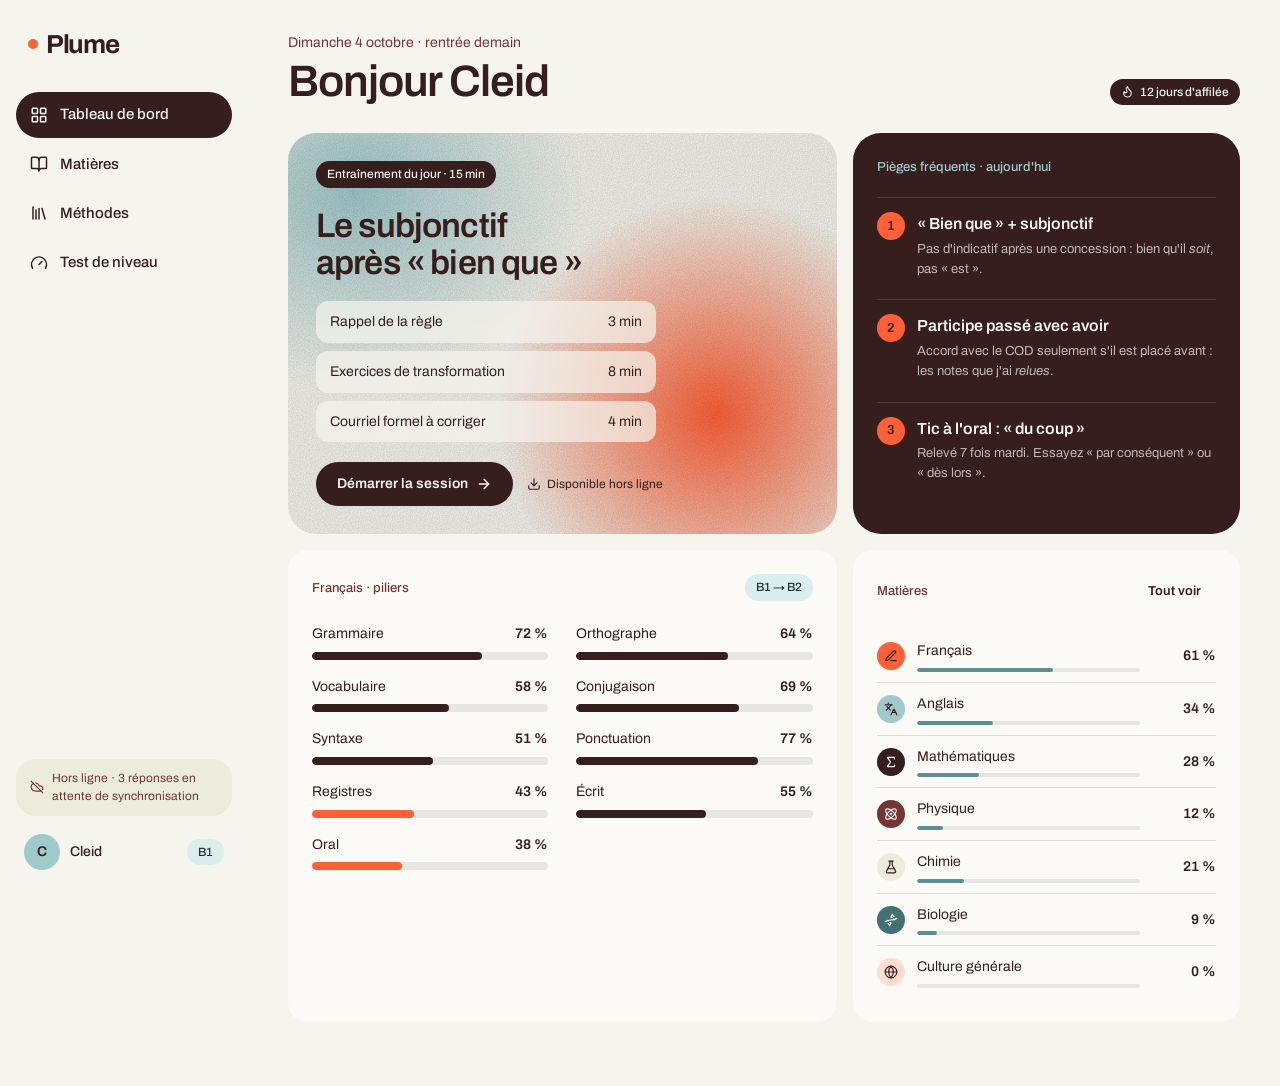
==== frontend/app.html @ 2ecab92b "Ajoute le site Plume (frontend) d'après la maquette Claude Design Pages : accueil, connexion, applic" ====
<!doctype html>
<html lang="fr">
<head>
<meta charset="utf-8">
<meta name="viewport" content="width=device-width, initial-scale=1">
<meta name="theme-color" content="#F5F4ED">
<link rel="manifest" href="manifest.webmanifest">
<link rel="icon" href="icons/icon.svg" type="image/svg+xml">
<title>Plume</title>
<link rel="stylesheet" href="css/styles.css">
<script src="js/lucide.min.js"></script>
<style>
body{min-height:100vh}
.app{display:grid;grid-template-columns:248px minmax(0,1fr);min-height:100vh}
.app>div{min-width:0}
.side{position:sticky;top:0;height:100vh;display:flex;flex-direction:column;gap:4px;padding:24px 16px}
.brand{font-weight:700;font-size:26px;letter-spacing:-0.05em;padding:0 12px 24px;display:flex;align-items:center;gap:8px}
.brand i{width:10px;height:10px;border-radius:50%;background:var(--plume-orange);display:block}
.side a{display:flex;align-items:center;gap:12px;padding:11px 14px;border-radius:var(--radius-pill);color:var(--color-text);text-decoration:none;font-weight:500;font-size:15px}
.side a:hover{background:color-mix(in srgb,var(--plume-kite) 6%,transparent)}
.side a[aria-current="page"]{background:var(--plume-kite);color:var(--plume-snow)}
.side a svg{width:18px;height:18px}
.side-foot{margin-top:auto;display:grid;gap:12px}
.sync{display:flex;align-items:center;gap:8px;font-size:12px;color:var(--color-text-soft);padding:10px 14px;border-radius:var(--radius-md);background:var(--plume-mist)}
.sync svg{width:14px;height:14px;flex:none}
.me{display:flex;align-items:center;gap:10px;padding:6px 8px;font-size:14px;font-weight:500}
.av{width:36px;height:36px;border-radius:50%;display:grid;place-items:center;background:var(--plume-aqua);font-weight:600;font-size:14px}
.top{display:none}
.tabs{display:none}
main{padding:32px 40px 64px;max-width:1160px;width:100%}
.screen{display:none}.screen.on{display:block;animation:in .35s var(--ease)}
@keyframes in{from{opacity:0;transform:translateY(6px)}to{opacity:1;transform:none}}
.eyebrow{font-size:14px;color:var(--color-text-soft);margin-bottom:4px}
.head{display:flex;align-items:flex-end;justify-content:space-between;gap:16px;margin-bottom:28px;flex-wrap:wrap}
.head h1{margin:0}
.g12{display:grid;grid-template-columns:repeat(12,minmax(0,1fr));gap:16px}
.c7{grid-column:span 7}.c5{grid-column:span 5}.c12{grid-column:span 12}
.sec{font-size:13px;font-weight:500;color:var(--color-text-soft);margin:0 0 14px;display:flex;justify-content:space-between;align-items:center}
/* dashboard */
.hero{padding:28px;min-height:340px;display:flex;flex-direction:column;gap:20px}
.hero h2{font-size:34px;max-width:15ch;margin:0}
.steps{display:grid;gap:8px;max-width:340px}
.steps div{display:flex;justify-content:space-between;align-items:center;padding:10px 14px;border-radius:var(--radius-sm);background:color-mix(in srgb,var(--plume-snow) 70%,transparent);backdrop-filter:blur(8px);font-size:14px}
.hero-foot{margin-top:auto;display:flex;align-items:center;gap:14px;flex-wrap:wrap}
.hero-foot small{font-size:12px;display:flex;align-items:center;gap:6px}
.hero-foot small svg{width:14px;height:14px}
.traps{padding:24px;border-radius:var(--radius-lg);display:flex;flex-direction:column;gap:6px}
.traps .sec{color:var(--color-accent-2-400)}
.trap{display:grid;grid-template-columns:28px 1fr;gap:12px;padding:14px 0;border-top:1px solid color-mix(in srgb,var(--plume-snow) 14%,transparent)}
.trap b{font-weight:600;font-size:16px;display:block;margin-bottom:2px}
.trap p{margin:0;font-size:13px;color:color-mix(in srgb,var(--plume-snow) 72%,transparent)}
.trap .n{width:28px;height:28px;border-radius:50%;background:var(--plume-orange);color:var(--plume-kite);display:grid;place-items:center;font-size:13px;font-weight:600}
.bars{display:grid;grid-template-columns:1fr 1fr;gap:16px 28px}
.bar{display:grid;gap:7px;font-size:14px}
.bar span{display:flex;justify-content:space-between}
.bar b{font-weight:600;font-variant-numeric:tabular-nums}
.subj-row{display:grid;grid-template-columns:28px 1fr 64px;align-items:center;gap:12px;padding:10px 0;font-size:14px;border-bottom:1px solid var(--color-divider);cursor:pointer}
.subj-row:last-child{border:0}
.subj-row .dot{width:28px;height:28px;border-radius:50%;display:grid;place-items:center}
.subj-row .dot svg{width:14px;height:14px}
/* matières */
.tiles{display:grid;grid-template-columns:repeat(7,minmax(0,1fr));gap:10px;margin-bottom:24px}
.tile{all:unset;box-sizing:border-box;cursor:pointer;border-radius:var(--radius-md);padding:16px;min-height:132px;display:flex;flex-direction:column;justify-content:space-between;gap:12px;transition:transform .2s var(--ease)}
.tile:hover{transform:translateY(-2px)}
.tile:focus-visible{outline:2px solid var(--plume-orange);outline-offset:2px}
.tile[aria-pressed="true"]{box-shadow:0 0 0 2px var(--plume-snow),0 0 0 4px var(--plume-kite)}
.tile svg{width:20px;height:20px}
.tile b{font-weight:600;font-size:15px;line-height:1.15}
.tile small{font-size:12px;opacity:.8;font-variant-numeric:tabular-nums}
.detail{display:grid;grid-template-columns:minmax(0,1fr) 300px;gap:16px}
.chap{display:grid;grid-template-columns:36px minmax(0,1fr) auto;gap:14px;align-items:center;padding:14px 16px;border-radius:var(--radius-md);background:var(--color-surface-raised)}
.chap+.chap{margin-top:8px}
.chap .k{width:36px;height:36px;border-radius:50%;display:grid;place-items:center;background:var(--plume-mist);font-size:13px;font-weight:600}
.chap.done .k{background:var(--plume-kite);color:var(--plume-snow)}
.chap.now .k{background:var(--plume-orange)}
.chap b{font-weight:600;display:block}
.parts{display:flex;gap:4px;margin-top:6px;flex-wrap:wrap}
.parts span{font-size:11px;padding:2px 8px;border-radius:var(--radius-pill);background:var(--plume-mist);color:var(--color-neutral-700)}
.parts span.ok{background:var(--color-accent-2-200);color:var(--color-accent-2-900)}
.side-card{padding:24px;display:flex;flex-direction:column;gap:14px}
.big{font-size:56px;font-weight:600;letter-spacing:-0.05em;line-height:1;font-variant-numeric:tabular-nums}
/* méthodes */
.mgrid{display:grid;grid-template-columns:repeat(3,minmax(0,1fr));gap:12px}
.mcard{all:unset;box-sizing:border-box;cursor:pointer;padding:22px;border-radius:var(--radius-md);background:var(--color-surface-raised);min-height:180px;display:flex;flex-direction:column;gap:8px;transition:transform .2s var(--ease)}
.mcard:hover{transform:translateY(-2px)}
.mcard:focus-visible{outline:2px solid var(--plume-orange)}
.mcard h4{margin:auto 0 0}
.mcard p{margin:0;font-size:13px;color:var(--color-neutral-700)}
.mcard.feat{grid-row:span 2;min-height:372px}
.mcard.glow{position:relative;overflow:hidden;isolation:isolate}
.mcard.glow-sun{background:radial-gradient(55% 75% at 78% 70%,#FF6037 0%,color-mix(in srgb,#FF6037 0%,transparent) 72%),radial-gradient(60% 70% at 12% 15%,#A0C9CB 0%,color-mix(in srgb,#A0C9CB 0%,transparent) 70%),#F5F4ED}
.mcard.glow-sun p{color:var(--plume-kite)}
.mcard.feat h4{font-size:28px;letter-spacing:-0.03em}
.ol{counter-reset:s;display:grid;gap:10px;margin:0;padding:0;list-style:none}
.ol li{counter-increment:s;display:grid;grid-template-columns:32px 1fr;gap:12px;padding:14px;border-radius:var(--radius-md);background:var(--color-surface-raised);font-size:14px}
.ol li::before{content:counter(s);width:32px;height:32px;border-radius:50%;background:var(--plume-mist);display:grid;place-items:center;font-weight:600;font-size:13px}
.ol li b{display:block;font-weight:600;font-size:15px}
.vocab{display:grid;grid-template-columns:repeat(3,minmax(0,1fr));gap:12px}
.vgroup{padding:20px;border-radius:var(--radius-md);background:var(--color-surface-raised)}
.vgroup h5{margin-bottom:12px}
.vsub{font-size:12px;color:var(--color-text-soft);margin:12px 0 6px}
.chips{display:flex;flex-wrap:wrap;gap:6px}
.chip{font-size:13px;padding:6px 12px;border-radius:var(--radius-pill);background:var(--plume-mist)}
.chip mark{background:var(--color-accent-200);color:inherit;border-radius:4px}
.back{margin-bottom:16px}
/* test */
.t-intro{padding:36px;min-height:420px;display:flex;flex-direction:column;gap:20px}
.t-intro h2{font-size:44px;max-width:14ch;margin:0}
.t-parts{display:grid;grid-template-columns:repeat(4,minmax(0,1fr));gap:8px;margin-top:auto}
.t-parts div{padding:14px;border-radius:var(--radius-md);background:color-mix(in srgb,var(--plume-snow) 12%,transparent);font-size:13px}
.t-parts b{display:block;font-size:15px;font-weight:600}
.quiz{max-width:640px}
.q-top{display:flex;align-items:center;gap:14px;margin-bottom:28px}
.q-top .progress{flex:1}
.q-prompt{font-size:26px;font-weight:600;letter-spacing:-0.02em;line-height:1.25;margin:10px 0 24px;text-wrap:pretty}
.q-prompt u{text-decoration:none;background:var(--color-accent-200);padding:0 6px;border-radius:6px}
.q-opts{display:grid;gap:8px;margin-bottom:24px}
.q-foot{display:flex;justify-content:space-between;gap:12px}
.ptiles{display:grid;grid-template-columns:repeat(7,minmax(0,1fr));gap:10px}
.ptile{all:unset;box-sizing:border-box;cursor:pointer;position:relative;border-radius:var(--radius-md);padding:16px;min-height:150px;display:flex;flex-direction:column;justify-content:space-between;gap:12px;background:var(--color-surface-raised);transition:transform .2s var(--ease),background .2s}
.ptile:hover{transform:translateY(-2px)}
.ptile:focus-visible{outline:2px solid var(--plume-orange);outline-offset:2px}
.ptile:disabled{cursor:not-allowed;opacity:.55;transform:none}
.ptile .ic{width:36px;height:36px;border-radius:50%;display:grid;place-items:center}
.ptile .ic svg{width:18px;height:18px}
.ptile[aria-pressed="true"] .ic{background:color-mix(in srgb,var(--plume-snow) 22%,transparent)!important;color:inherit!important}
.ptile b{font-weight:600;font-size:15px;line-height:1.15;display:block;margin-bottom:2px;overflow-wrap:anywhere}
.ptile small{font-size:12px;opacity:.85}
.ptile .ck{position:absolute;top:12px;right:12px;width:24px;height:24px;border-radius:50%;display:grid;place-items:center;background:var(--plume-snow);color:var(--plume-kite);opacity:0;transition:opacity .2s}
.ptile[aria-pressed="true"] .ck{opacity:1}
.t-bar{display:flex;align-items:center;justify-content:space-between;gap:16px;margin-top:16px;padding:12px 12px 12px 24px;border-radius:var(--radius-pill);background:var(--plume-mist);font-size:14px;flex-wrap:wrap}
.substep{display:flex;gap:6px;flex-wrap:wrap;margin:-12px 0 20px}
.substep span{font-size:12px;font-weight:500;padding:4px 10px;border-radius:var(--radius-pill);background:var(--plume-mist)}
.substep span.on{background:var(--plume-kite);color:var(--plume-snow)}
.substep span.ok{background:var(--color-accent-2-200);color:var(--color-accent-2-900)}
.srow{display:grid;grid-template-columns:32px minmax(0,1fr) auto;gap:12px;align-items:center}
.result{display:grid;grid-template-columns:minmax(0,1fr) minmax(0,1fr);gap:16px}
.res-hero{padding:32px;min-height:360px;display:flex;flex-direction:column;gap:12px}
.level{font-size:120px;font-weight:600;letter-spacing:-0.06em;line-height:.9}
@media (max-width:959px){
.app{grid-template-columns:1fr}
.side{display:none}
.top{display:flex;align-items:center;justify-content:space-between;padding:14px 16px 4px;position:sticky;top:0;z-index:5;background:color-mix(in srgb,var(--plume-snow) 88%,transparent);backdrop-filter:blur(12px)}
.top .brand{padding:0;font-size:22px}
.top .sync{padding:6px 10px;border-radius:var(--radius-pill)}
.tabs{display:grid;grid-template-columns:repeat(4,1fr);position:fixed;left:12px;right:12px;bottom:12px;z-index:5;padding:6px;border-radius:var(--radius-pill);background:var(--plume-kite);box-shadow:var(--shadow-lg)}
.tabs a{display:flex;flex-direction:column;align-items:center;gap:2px;padding:8px 4px;min-height:52px;justify-content:center;border-radius:var(--radius-pill);color:color-mix(in srgb,var(--plume-snow) 70%,transparent);text-decoration:none;font-size:11px;font-weight:500}
.tabs a svg{width:20px;height:20px}
.tabs a[aria-current="page"]{background:var(--plume-snow);color:var(--plume-kite)}
main{padding:12px 16px 112px}
h1{font-size:34px}
.head{margin-bottom:20px}
.c7,.c5{grid-column:span 12}
.hero{min-height:0;padding:22px}.hero h2{font-size:27px}
.bars{grid-template-columns:1fr}
.tiles{display:flex;overflow-x:auto;margin:0 -16px 20px;padding:4px 16px;scrollbar-width:none}
.tile{flex:0 0 128px;min-height:118px}
.detail{grid-template-columns:1fr}
.detail .side-card{order:-1}
.mgrid,.vocab{grid-template-columns:1fr}
.mcard.feat{min-height:220px;grid-row:auto}
.t-intro{padding:24px;min-height:0}.t-intro h2{font-size:32px}
.t-parts{grid-template-columns:1fr 1fr}
.q-prompt{font-size:21px}
.result{grid-template-columns:1fr}
.ptiles{grid-template-columns:repeat(2,minmax(0,1fr))}.ptile{min-height:124px}
.t-bar{border-radius:var(--radius-lg);padding:16px}.t-bar .btn{width:100%}.level{font-size:96px}
}
</style>
</head>
<body>
<div class="app">
<nav class="side" aria-label="Navigation">
<div class="brand"><i></i>Plume</div>
<a href="#accueil" data-nav="accueil"><i data-lucide="layout-grid"></i>Tableau de bord</a>
<a href="#matieres" data-nav="matieres"><i data-lucide="book-open"></i>Matières</a>
<a href="#methodes" data-nav="methodes"><i data-lucide="library"></i>Méthodes</a>
<a href="#test" data-nav="test"><i data-lucide="gauge"></i>Test de niveau</a>
<div class="side-foot">
<div class="sync"><i data-lucide="cloud-off"></i>Hors ligne · 3 réponses en attente de synchronisation</div>
<div class="me"><span class="av">C</span>Cleid<span class="tag tag-accent-2" style="margin-left:auto">B1</span></div>
</div>
</nav>
<div>
<header class="top"><div class="brand"><i></i>Plume</div><div class="sync"><i data-lucide="cloud-off"></i>Hors ligne</div></header>
<main>

<section class="screen" id="s-accueil" data-screen-label="Tableau de bord">
<div class="head"><div><div class="eyebrow">Dimanche 4 octobre · rentrée demain</div><h1>Bonjour Cleid</h1></div><span class="tag tag-dark"><i data-lucide="flame" style="width:13px;height:13px"></i>12 jours d'affilée</span></div>
<div class="g12">
<article class="glow glow-sun hero c7">
<span class="tag tag-dark" style="align-self:flex-start">Entraînement du jour · 15 min</span>
<h2>Le subjonctif après « bien que »</h2>
<div class="steps"><div>Rappel de la règle<span class="num">3 min</span></div><div>Exercices de transformation<span class="num">8 min</span></div><div>Courriel formel à corriger<span class="num">4 min</span></div></div>
<div class="hero-foot"><a class="btn btn-dark" href="#test">Démarrer la session<i data-lucide="arrow-right"></i></a><small><i data-lucide="download"></i>Disponible hors ligne</small></div>
</article>
<aside class="traps block-kite c5">
<div class="sec">Pièges fréquents · aujourd'hui</div>
<div class="trap"><span class="n">1</span><div><b>« Bien que » + subjonctif</b><p>Pas d'indicatif après une concession : bien qu'il <em>soit</em>, pas « est ».</p></div></div>
<div class="trap"><span class="n">2</span><div><b>Participe passé avec avoir</b><p>Accord avec le COD seulement s'il est placé avant : les notes que j'ai <em>relues</em>.</p></div></div>
<div class="trap"><span class="n">3</span><div><b>Tic à l'oral : « du coup »</b><p>Relevé 7 fois mardi. Essayez « par conséquent » ou « dès lors ».</p></div></div>
</aside>
<article class="card c7" style="padding:24px">
<div class="sec">Français · piliers <span class="tag tag-accent-2">B1 → B2</span></div>
<div class="bars" id="pillars"></div>
</article>
<article class="card c5" style="padding:24px">
<div class="sec">Matières <a class="btn btn-ghost btn-sm" href="#matieres">Tout voir</a></div>
<div id="subj-mini"></div>
</article>
</div>
</section>

<section class="screen" id="s-matieres" data-screen-label="Matières">
<div class="head"><div><div class="eyebrow">Remise à niveau · session 2026–2027</div><h1>Matières</h1></div></div>
<div class="tiles" id="tiles"></div>
<div class="detail">
<div><div class="sec" id="d-label"></div><div id="chapters"></div></div>
<aside class="glow glow-mist side-card" id="d-side"></aside>
</div>
</section>

<section class="screen" id="s-methodes" data-screen-label="Méthodes">
<div class="head"><div><div class="eyebrow">Bibliothèque</div><h1>Méthodes et guides</h1></div>
<div class="seg" role="radiogroup"><label class="seg-opt"><input type="radio" name="mtab" value="fiches" checked>Fiches méthodologiques</label><label class="seg-opt"><input type="radio" name="mtab" value="vocab">Vocabulaire académique</label></div></div>
<div id="m-fiches"></div>
<div id="m-vocab" hidden>
<div class="field" style="max-width:420px;margin-bottom:16px"><input class="input" id="vsearch" placeholder="Chercher un connecteur, un verbe…"></div>
<div class="vocab" id="vocab"></div>
</div>
</section>

<section class="screen" id="s-test" data-screen-label="Test de niveau">
<div id="t-root"></div>
</section>

</main>
</div>
<nav class="tabs" aria-label="Onglets">
<a href="#accueil" data-nav="accueil"><i data-lucide="layout-grid"></i>Accueil</a>
<a href="#matieres" data-nav="matieres"><i data-lucide="book-open"></i>Matières</a>
<a href="#methodes" data-nav="methodes"><i data-lucide="library"></i>Méthodes</a>
<a href="#test" data-nav="test"><i data-lucide="gauge"></i>Niveau</a>
</nav>
</div>
<script src="js/plume-data.js"></script>
<script src="js/plume-app.js"></script>
<script>if("serviceWorker" in navigator)navigator.serviceWorker.register("sw.js");</script>
</body>
</html>
---- frontend/css/styles.css ----
/* Plume — design-system tokens and component classes. Source of truth for the look; see readme.md. */
@import url('https://fonts.googleapis.com/css2?family=Archivo:wght@400;500;600;700;800&display=swap');

:root {
  /* Palette (MP059) */
  --plume-snow: #F5F4ED;     /* Morning Snow — ground */
  --plume-mist: #ECECDC;     /* Amazon Mist — surface */
  --plume-aqua: #A0C9CB;     /* Aqua Mist — calm accent */
  --plume-orange: #FF6037;   /* Toxic Orange — action */
  --plume-garnet: #733635;   /* Garnet — deep accent */
  --plume-kite: #351E1C;     /* Black Kite — ink */

  --color-bg: var(--plume-snow);
  --color-surface: var(--plume-mist);
  --color-surface-raised: #FBFAF6;
  --color-text: var(--plume-kite);
  --color-text-soft: var(--plume-garnet);
  --color-accent: var(--plume-orange);
  --color-accent-2: var(--plume-aqua);
  --color-on-accent: var(--plume-kite);
  --color-divider: color-mix(in srgb, var(--plume-kite) 14%, transparent);

  --color-neutral-100: #FAF9F4;
  --color-neutral-200: #F5F4ED;
  --color-neutral-300: #ECECDC;
  --color-neutral-400: #D9D6C6;
  --color-neutral-500: #ABA394;
  --color-neutral-600: #857A70;
  --color-neutral-700: #5E4F4A;
  --color-neutral-800: #4A3330;
  --color-neutral-900: #351E1C;

  --color-accent-100: #FFF1EC;
  --color-accent-200: #FFDDD2;
  --color-accent-300: #FFC0AD;
  --color-accent-400: #FF9373;
  --color-accent-500: #FF6037;
  --color-accent-600: #E8461D;
  --color-accent-700: #B8330F;
  --color-accent-800: #84260E;
  --color-accent-900: #52190C;

  --color-accent-2-100: #EEF6F6;
  --color-accent-2-200: #DCEDEE;
  --color-accent-2-300: #C2E0E1;
  --color-accent-2-400: #A0C9CB;
  --color-accent-2-500: #7AAFB2;
  --color-accent-2-600: #5A9093;
  --color-accent-2-700: #427073;
  --color-accent-2-800: #2E5052;
  --color-accent-2-900: #1D3334;

  --color-garnet-100: #F8ECEB;
  --color-garnet-200: #EFD3D1;
  --color-garnet-300: #DDA9A6;
  --color-garnet-400: #C07673;
  --color-garnet-500: #9A4A47;
  --color-garnet-600: #733635;
  --color-garnet-700: #5C2928;
  --color-garnet-800: #451F1E;
  --color-garnet-900: #2E1514;

  /* Correction categories (écriture) */
  --mark-accord: var(--plume-orange);
  --mark-temps: var(--color-accent-2-600);
  --mark-homophone: var(--color-garnet-500);
  --mark-ponctuation: var(--color-neutral-600);
  --mark-registre: var(--color-accent-800);

  --font-heading: "Archivo", system-ui, sans-serif;
  --font-heading-weight: 600;
  --font-body: "Archivo", system-ui, sans-serif;

  --space-1: 4px;
  --space-2: 8px;
  --space-3: 12px;
  --space-4: 16px;
  --space-5: 20px;
  --space-6: 24px;
  --space-8: 32px;
  --space-10: 40px;
  --space-12: 48px;

  --radius-sm: 12px;
  --radius-md: 20px;
  --radius-lg: 28px;
  --radius-xl: 36px;
  --radius-pill: 999px;

  --shadow-sm: 0 1px 2px color-mix(in srgb, #351E1C 8%, transparent);
  --shadow-md: 0 6px 18px color-mix(in srgb, #351E1C 9%, transparent);
  --shadow-lg: 0 20px 48px color-mix(in srgb, #351E1C 16%, transparent);

  --ease: cubic-bezier(.2,.7,.2,1); /* @kind other */
  --grain: url("data:image/svg+xml,%3Csvg xmlns='http://www.w3.org/2000/svg' width='180' height='180'%3E%3Cfilter id='n'%3E%3CfeTurbulence type='fractalNoise' baseFrequency='.85' numOctaves='2' stitchTiles='stitch'/%3E%3CfeColorMatrix values='0 0 0 0 0 0 0 0 0 0 0 0 0 0 0 0 0 0 .55 0'/%3E%3C/filter%3E%3Crect width='100%25' height='100%25' filter='url(%23n)'/%3E%3C/svg%3E"); /* @kind other */
}

*, *::before, *::after { box-sizing: border-box; }
body { margin: 0; background: var(--color-bg); color: var(--color-text); font-family: var(--font-body); font-size: 15px; line-height: 1.55; -webkit-font-smoothing: antialiased; }
h1, h2, h3, h4, h5, h6 { font-family: var(--font-heading); font-weight: var(--font-heading-weight); line-height: 1.08; letter-spacing: -0.025em; margin: 0 0 var(--space-2); text-wrap: balance; }
h1 { font-size: 44px; } h2 { font-size: 32px; } h3 { font-size: 24px; } h4 { font-size: 19px; letter-spacing: -0.015em; } h5 { font-size: 16px; letter-spacing: -0.01em; }
h6 { font-size: 12px; font-weight: 500; letter-spacing: 0.02em; color: var(--color-text-soft); }
p { margin: 0 0 var(--space-3); text-wrap: pretty; }
a { color: var(--color-accent-700); text-underline-offset: 3px; }
a:hover { color: var(--color-accent-800); }
img { display: block; max-width: 100%; }
figure { margin: 0; }
figcaption { font-size: 12px; margin-top: var(--space-2); color: var(--color-text-soft); }
.text-muted { color: var(--color-text-soft); }
.num { font-variant-numeric: tabular-nums; }
:focus { outline: none; }
:focus-visible { outline: 2px solid var(--color-accent); outline-offset: 2px; }
::selection { background: var(--color-accent-200); }

/* — grainy gradients — */
.glow { position: relative; isolation: isolate; overflow: hidden; border-radius: var(--radius-lg); }
.glow::after { content: ""; position: absolute; inset: 0; z-index: -1; background-image: var(--grain); opacity: .32; mix-blend-mode: multiply; pointer-events: none; }
.glow-sun { background: radial-gradient(55% 75% at 78% 70%, #FF6037 0%, color-mix(in srgb, #FF6037 0%, transparent) 72%), radial-gradient(60% 70% at 12% 15%, #A0C9CB 0%, color-mix(in srgb, #A0C9CB 0%, transparent) 70%), #F5F4ED; color: var(--plume-kite); }
.glow-mist { background: radial-gradient(70% 80% at 15% 20%, #FAF9F4 0%, color-mix(in srgb, #FAF9F4 0%, transparent) 70%), radial-gradient(70% 90% at 90% 85%, #A0C9CB 0%, color-mix(in srgb, #A0C9CB 0%, transparent) 75%), #ECECDC; color: var(--plume-kite); }
.glow-ember { background: radial-gradient(60% 80% at 25% 75%, #FF6037 0%, color-mix(in srgb, #FF6037 0%, transparent) 70%), radial-gradient(70% 70% at 90% 10%, #733635 0%, color-mix(in srgb, #733635 0%, transparent) 70%), #351E1C; color: var(--plume-snow); }
.glow-ember::after { mix-blend-mode: overlay; opacity: .5; }
.glow-dawn { background: radial-gradient(60% 70% at 20% 90%, #FF9373 0%, color-mix(in srgb, #FF9373 0%, transparent) 70%), radial-gradient(60% 70% at 85% 15%, #C2E0E1 0%, color-mix(in srgb, #C2E0E1 0%, transparent) 70%), #F5F4ED; color: var(--plume-kite); }

/* — flat blocks (structure) — */
.block { border-radius: var(--radius-md); padding: var(--space-5); }
.block-snow { background: var(--plume-snow); color: var(--plume-kite); }
.block-mist { background: var(--plume-mist); color: var(--plume-kite); }
.block-aqua { background: var(--plume-aqua); color: var(--plume-kite); }
.block-orange { background: var(--plume-orange); color: var(--plume-kite); }
.block-garnet { background: var(--plume-garnet); color: var(--plume-snow); }
.block-kite { background: var(--plume-kite); color: var(--plume-snow); }

.hr { height: 1px; border: 0; margin: var(--space-5) 0; background: var(--color-divider); }

/* — buttons — */
.btn { display: inline-flex; align-items: center; justify-content: center; gap: 8px; white-space: nowrap; cursor: pointer; text-decoration: none; font-family: var(--font-body); font-weight: 600; font-size: 14px; line-height: 1.2; color: var(--color-text); background: transparent; border: 1px solid transparent; padding: 11px 20px; min-height: 44px; border-radius: var(--radius-pill); transition: background .18s var(--ease), transform .18s var(--ease); }
.btn svg { display: block; width: 16px; height: 16px; }
.btn:active { transform: scale(.97); }
.btn:disabled { opacity: 0.45; cursor: not-allowed; transform: none; }
.btn-primary { background: var(--color-accent); color: var(--color-on-accent); }
.btn-primary:hover { background: var(--color-accent-600); }
.btn-primary:active { background: var(--color-accent-700); color: var(--plume-snow); }
.btn-dark { background: var(--plume-kite); color: var(--plume-snow); }
.btn-dark:hover { background: var(--color-neutral-800); }
.btn-secondary { background: var(--color-surface-raised); border-color: var(--color-divider); }
.btn-secondary:hover { background: var(--plume-mist); }
.btn-ghost { color: var(--color-text); padding-inline: 12px; }
.btn-ghost:hover { background: color-mix(in srgb, var(--plume-kite) 6%, transparent); }
.btn-icon { width: 44px; height: 44px; padding: 0; }
.btn-sm { min-height: 34px; padding: 7px 14px; font-size: 13px; }
.btn-sm.btn-icon { width: 34px; height: 34px; padding: 0; }
.btn-block { width: 100%; }

/* — forms — */
.field > label { display: block; font-size: 13px; font-weight: 500; margin-bottom: 6px; color: var(--color-text-soft); }
.input { width: 100%; min-height: 48px; padding: 12px 16px; font: inherit; font-size: 15px; color: var(--color-text); caret-color: var(--color-accent); background: var(--color-surface-raised); border: 1px solid var(--color-divider); border-radius: var(--radius-sm); transition: border-color .15s; }
.input::placeholder { color: var(--color-neutral-600); }
.input:hover { border-color: color-mix(in srgb, var(--plume-kite) 30%, transparent); }
.input:focus-visible { border-color: var(--color-accent); outline: 3px solid var(--color-accent-200); outline-offset: 0; }
textarea.input { min-height: 120px; resize: vertical; line-height: 1.6; }
.radio { display: inline-flex; align-items: center; gap: 10px; cursor: pointer; font-size: 15px; }
.radio input, .seg-opt input { position: absolute; opacity: 0; width: 0; height: 0; pointer-events: none; }
.radio .dot { width: 20px; height: 20px; flex: none; border-radius: 50%; border: 1.5px solid color-mix(in srgb, var(--plume-kite) 35%, transparent); background: var(--color-surface-raised); }
.radio:hover .dot { border-color: var(--color-accent); }
.radio input:checked + .dot { border-color: var(--plume-kite); background: var(--plume-kite); box-shadow: inset 0 0 0 5px var(--color-surface-raised); }
.radio input:focus-visible + .dot { outline: 2px solid var(--color-accent); outline-offset: 2px; }
.seg { display: inline-flex; gap: 4px; padding: 4px; background: var(--plume-mist); border-radius: var(--radius-pill); }
.seg-opt { display: inline-flex; align-items: center; gap: 6px; padding: 8px 16px; font-size: 13px; font-weight: 500; cursor: pointer; border-radius: var(--radius-pill); }
.seg-opt:has(input:checked) { background: var(--color-surface-raised); box-shadow: var(--shadow-sm); }
.seg-opt:not(:has(input:checked)):hover { background: color-mix(in srgb, var(--plume-kite) 6%, transparent); }
.seg-opt:has(input:focus-visible) { outline: 2px solid var(--color-accent); outline-offset: 0; }

/* — choice (answer option) — */
.choice { display: flex; align-items: center; gap: 12px; width: 100%; padding: 16px 18px; text-align: left; font: inherit; font-size: 15px; color: var(--color-text); background: var(--color-surface-raised); border: 1.5px solid transparent; border-radius: var(--radius-md); cursor: pointer; transition: border-color .15s, background .15s; }
.choice:hover { border-color: color-mix(in srgb, var(--plume-kite) 20%, transparent); }
.choice[aria-pressed="true"] { border-color: var(--plume-kite); background: var(--color-surface-raised); }
.choice .key { flex: none; width: 28px; height: 28px; display: grid; place-items: center; border-radius: 50%; background: var(--plume-mist); font-size: 12px; font-weight: 600; }
.choice[aria-pressed="true"] .key { background: var(--plume-kite); color: var(--plume-snow); }

/* — cards — */
.card { display: flex; flex-direction: column; gap: var(--space-2); padding: var(--space-5); border-radius: var(--radius-md); background: var(--color-surface-raised); }
.card-kicker { font-size: 12px; font-weight: 500; color: var(--color-text-soft); }
.card-title { font-family: var(--font-heading); font-weight: var(--font-heading-weight); font-size: 18px; line-height: 1.2; letter-spacing: -0.015em; }
.card-body { margin: 0; font-size: 14px; color: var(--color-neutral-700); flex: 1; }
.card-meta { display: flex; align-items: center; gap: 6px; font-size: 12px; color: var(--color-text-soft); }
.elev-sm { box-shadow: var(--shadow-sm); } .elev-md { box-shadow: var(--shadow-md); } .elev-lg { box-shadow: var(--shadow-lg); }

/* — tags — */
.tag { display: inline-flex; align-items: center; gap: 6px; font-size: 12px; font-weight: 500; padding: 4px 11px; border-radius: var(--radius-pill); white-space: nowrap; }
.tag-accent { background: var(--color-accent-100); color: var(--color-accent-800); }
.tag-accent-2 { background: var(--color-accent-2-200); color: var(--color-accent-2-900); }
.tag-garnet { background: var(--color-garnet-100); color: var(--color-garnet-700); }
.tag-neutral { background: var(--plume-mist); color: var(--color-neutral-800); }
.tag-dark { background: var(--plume-kite); color: var(--plume-snow); }
.tag-outline { border: 1px solid var(--color-divider); color: var(--color-text); }

/* — progress — */
.progress { height: 8px; border-radius: var(--radius-pill); background: color-mix(in srgb, var(--plume-kite) 9%, transparent); overflow: hidden; }
.progress > i { display: block; height: 100%; width: var(--v, 0%); border-radius: inherit; background: var(--plume-kite); transition: width .5s var(--ease); }
.progress-accent > i { background: var(--plume-orange); }
.progress-aqua > i { background: var(--color-accent-2-600); }
.progress-thin { height: 4px; }

/* — navigation — */
.nav { display: flex; align-items: center; gap: var(--space-2); padding: var(--space-3) var(--space-4); }
.nav-brand { font-family: var(--font-heading); font-weight: 700; font-size: 20px; letter-spacing: -0.03em; margin-right: auto; }
.nav a { color: inherit; text-decoration: none; font-size: 14px; font-weight: 500; padding: 8px 14px; border-radius: var(--radius-pill); }
.nav a:hover { background: color-mix(in srgb, var(--plume-kite) 6%, transparent); }
.nav a[aria-current='page'] { background: var(--plume-kite); color: var(--plume-snow); }

/* — tables — */
.table { width: 100%; border-collapse: collapse; font-size: 14px; }
.table th { text-align: left; font-size: 12px; font-weight: 500; color: var(--color-text-soft); padding: 10px 12px; border-bottom: 1px solid var(--color-divider); }
.table td { padding: 12px; border-bottom: 1px solid var(--color-divider); }
.table tbody tr:hover { background: color-mix(in srgb, var(--plume-kite) 3%, transparent); }

/* — dialog — */
.dialog-backdrop { position: fixed; inset: 0; display: grid; place-items: center; padding: var(--space-4); background: color-mix(in srgb, var(--plume-kite) 40%, transparent); backdrop-filter: blur(6px); }
.dialog { width: min(440px, 100%); display: flex; flex-direction: column; gap: var(--space-3); padding: var(--space-6); border-radius: var(--radius-lg); background: var(--color-surface-raised); box-shadow: var(--shadow-lg); }
.dialog-title { font-family: var(--font-heading); font-weight: var(--font-heading-weight); font-size: 22px; letter-spacing: -0.02em; }
.dialog-body { font-size: 15px; color: var(--color-neutral-700); }
.dialog-actions { display: flex; justify-content: flex-end; gap: var(--space-2); margin-top: var(--space-2); }

/* — compat: imagery is no longer grayscale; kept as a no-op — */
.grayscale { filter: none; }
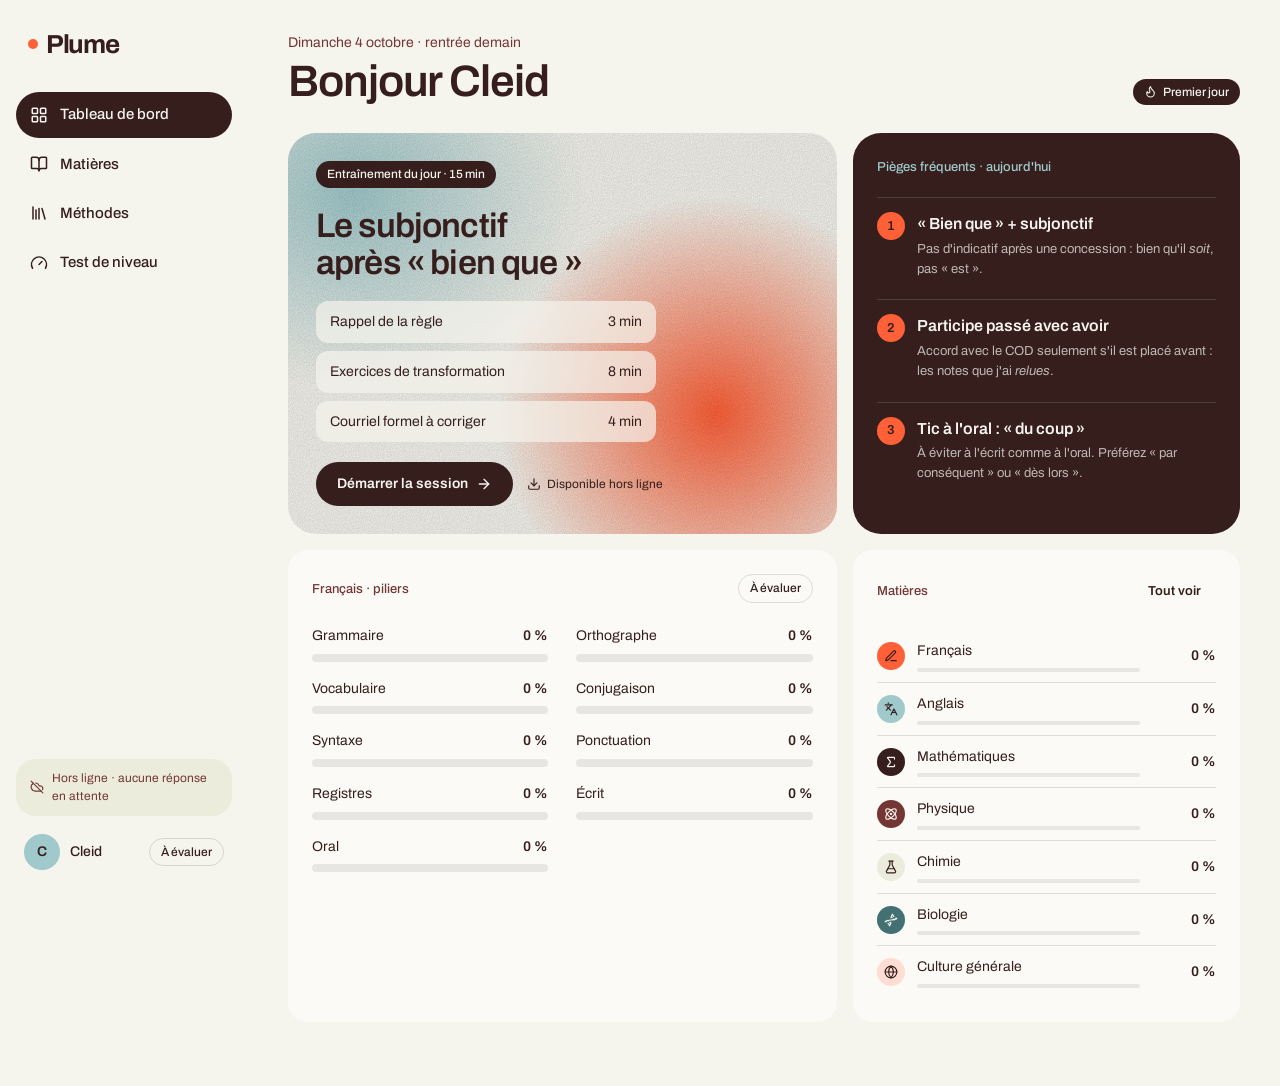
==== commit 7b2f7fcd: "Remet la progression à zéro pour un nouvel élève Co-Authored-By: Claude Opus 5.5 (1M context) <norep" ====
--- a/frontend/app.html
+++ b/frontend/app.html
@@ -177,8 +177,8 @@
 <a href="#methodes" data-nav="methodes"><i data-lucide="library"></i>Méthodes</a>
 <a href="#test" data-nav="test"><i data-lucide="gauge"></i>Test de niveau</a>
 <div class="side-foot">
-<div class="sync"><i data-lucide="cloud-off"></i>Hors ligne · 3 réponses en attente de synchronisation</div>
-<div class="me"><span class="av">C</span>Cleid<span class="tag tag-accent-2" style="margin-left:auto">B1</span></div>
+<div class="sync"><i data-lucide="cloud-off"></i>Hors ligne · aucune réponse en attente</div>
+<div class="me"><span class="av">C</span>Cleid<span class="tag tag-outline" style="margin-left:auto">À évaluer</span></div>
 </div>
 </nav>
 <div>
@@ -186,7 +186,7 @@
 <main>
 
 <section class="screen" id="s-accueil" data-screen-label="Tableau de bord">
-<div class="head"><div><div class="eyebrow">Dimanche 4 octobre · rentrée demain</div><h1>Bonjour Cleid</h1></div><span class="tag tag-dark"><i data-lucide="flame" style="width:13px;height:13px"></i>12 jours d'affilée</span></div>
+<div class="head"><div><div class="eyebrow">Dimanche 4 octobre · rentrée demain</div><h1>Bonjour Cleid</h1></div><span class="tag tag-dark"><i data-lucide="flame" style="width:13px;height:13px"></i>Premier jour</span></div>
 <div class="g12">
 <article class="glow glow-sun hero c7">
 <span class="tag tag-dark" style="align-self:flex-start">Entraînement du jour · 15 min</span>
@@ -198,10 +198,10 @@
 <div class="sec">Pièges fréquents · aujourd'hui</div>
 <div class="trap"><span class="n">1</span><div><b>« Bien que » + subjonctif</b><p>Pas d'indicatif après une concession : bien qu'il <em>soit</em>, pas « est ».</p></div></div>
 <div class="trap"><span class="n">2</span><div><b>Participe passé avec avoir</b><p>Accord avec le COD seulement s'il est placé avant : les notes que j'ai <em>relues</em>.</p></div></div>
-<div class="trap"><span class="n">3</span><div><b>Tic à l'oral : « du coup »</b><p>Relevé 7 fois mardi. Essayez « par conséquent » ou « dès lors ».</p></div></div>
+<div class="trap"><span class="n">3</span><div><b>Tic à l'oral : « du coup »</b><p>À éviter à l'écrit comme à l'oral. Préférez « par conséquent » ou « dès lors ».</p></div></div>
 </aside>
 <article class="card c7" style="padding:24px">
-<div class="sec">Français · piliers <span class="tag tag-accent-2">B1 → B2</span></div>
+<div class="sec">Français · piliers <span class="tag tag-outline">À évaluer</span></div>
 <div class="bars" id="pillars"></div>
 </article>
 <article class="card c5" style="padding:24px">
